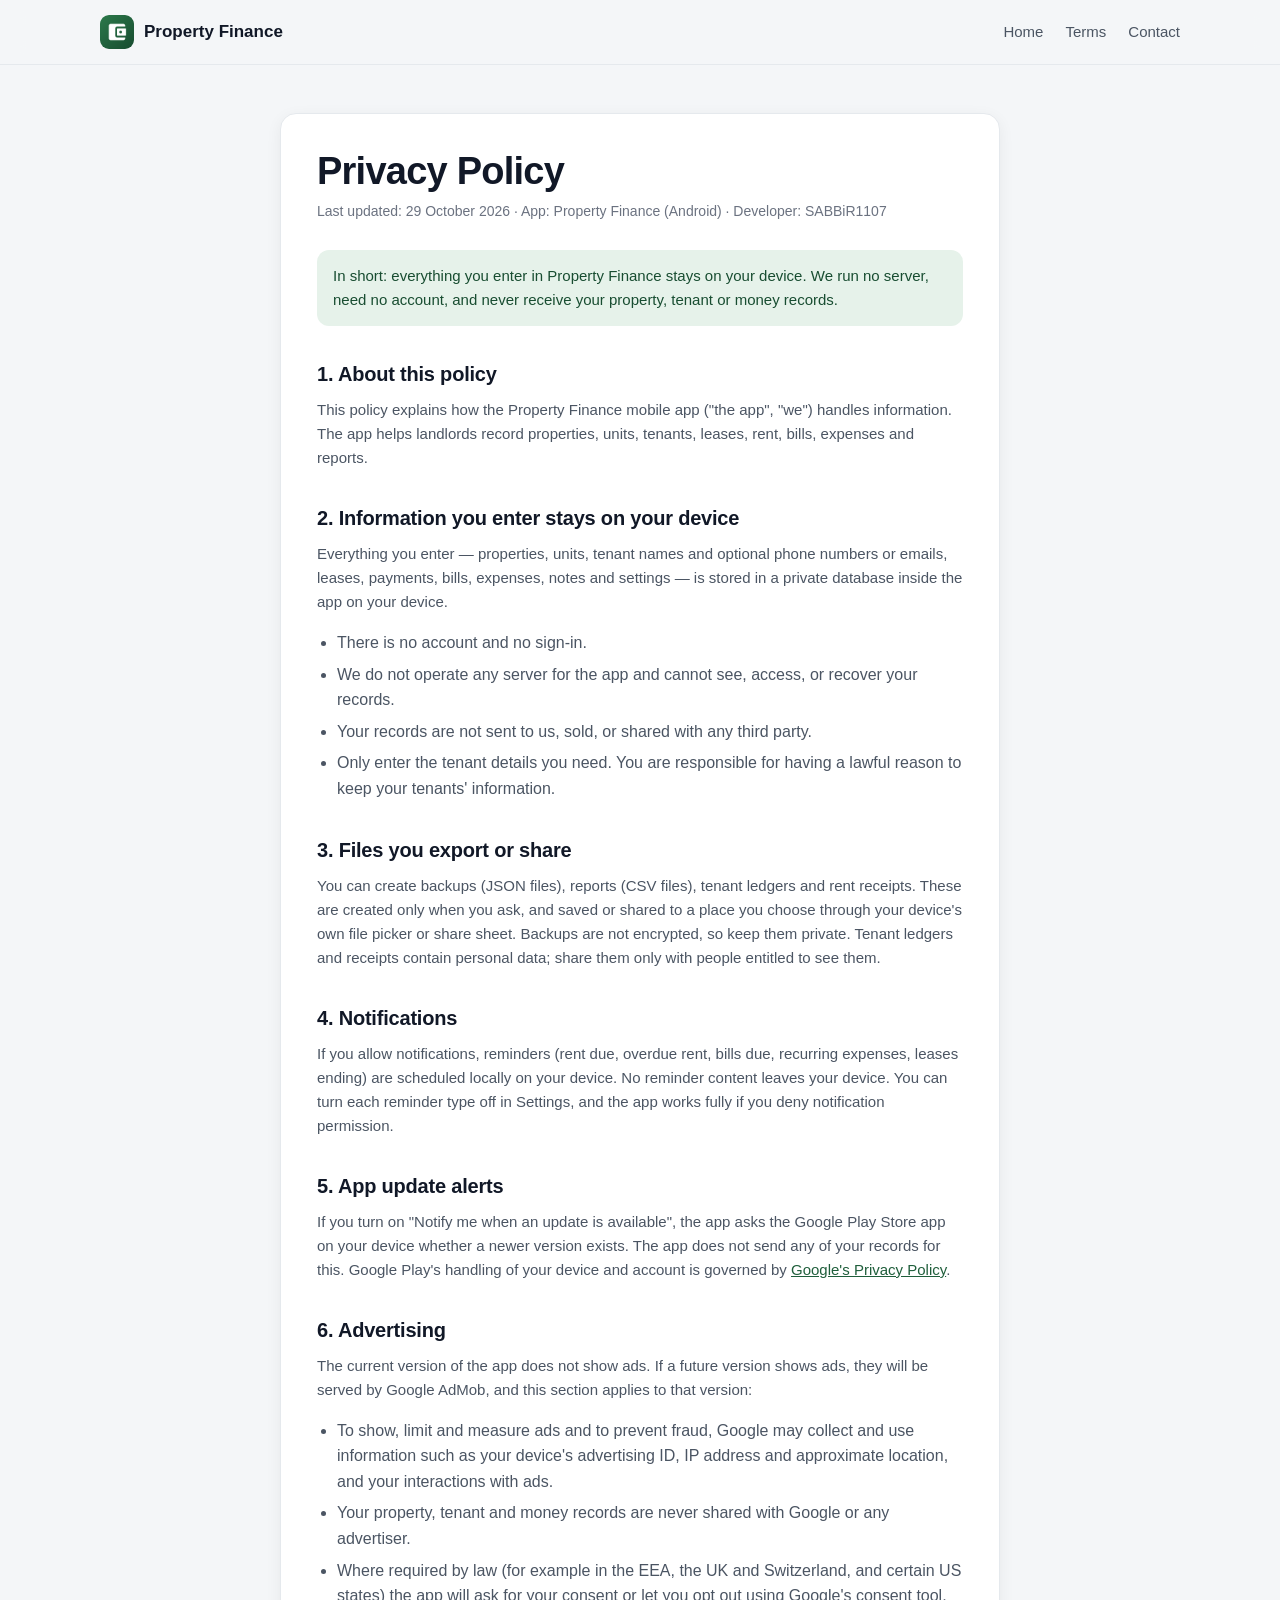
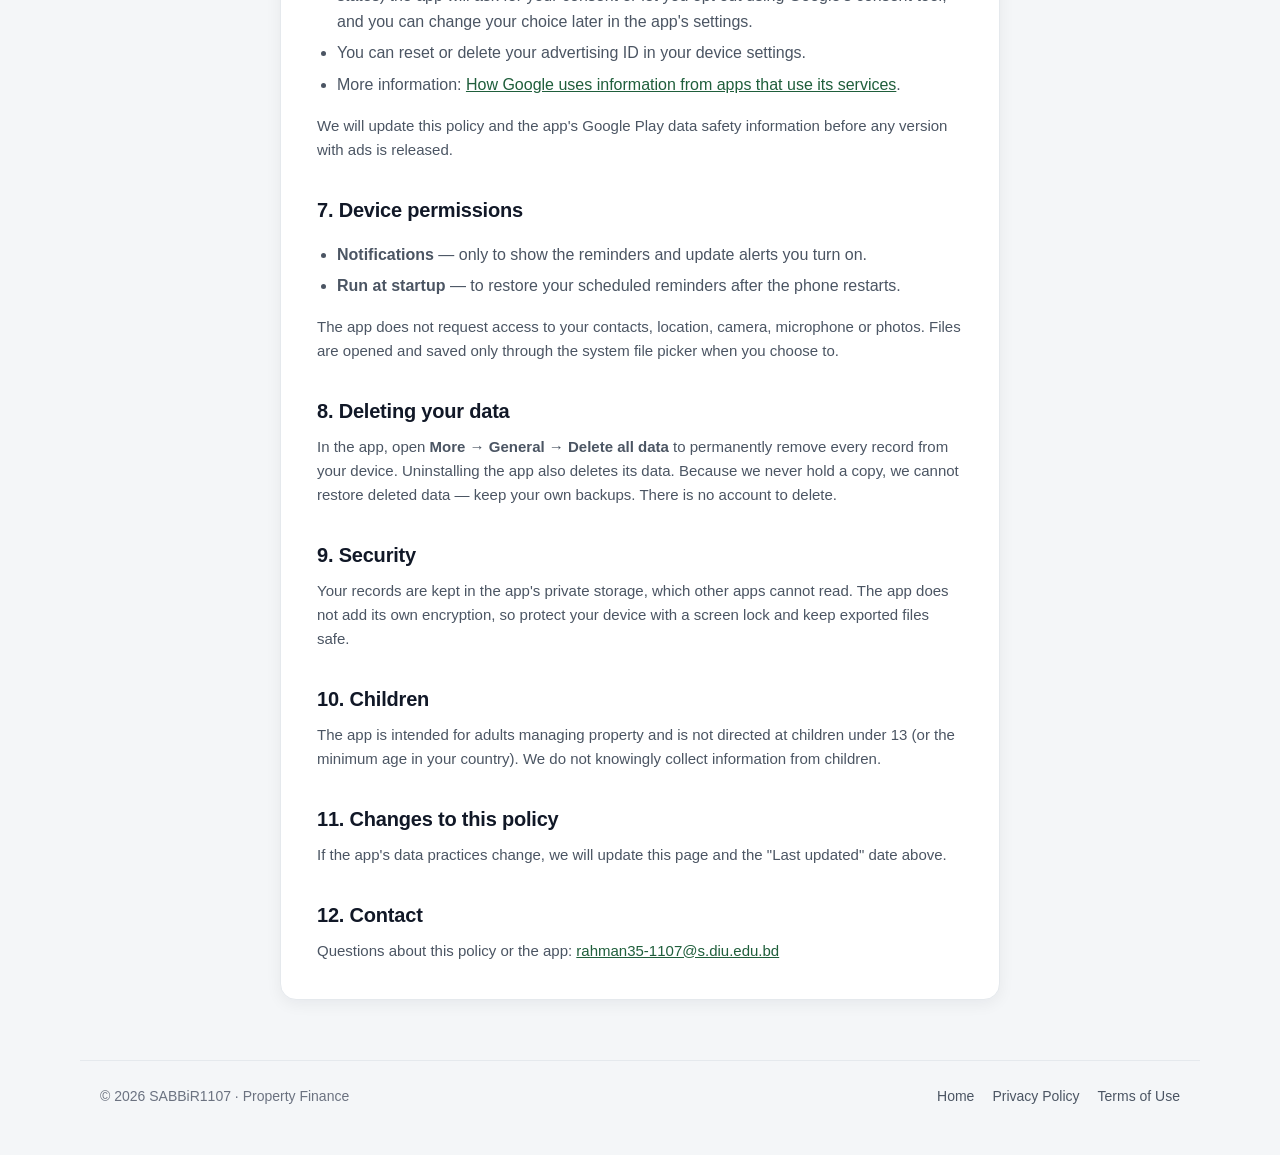
==== privacy-policy.html @ b8f7e19e "Add Property Finance website: home, privacy policy, terms Static site for GitHub Pages. The privacy " ====
<!doctype html>
<html lang="en">
<head>
  <meta charset="utf-8">
  <meta name="viewport" content="width=device-width, initial-scale=1">
  <title>Privacy Policy — Property Finance</title>
  <meta name="description" content="How the Property Finance app handles your information. Your property, tenant and money records stay on your device.">
  <meta name="theme-color" content="#1F5E3B">
  <link rel="icon" type="image/png" href="assets/favicon.png">
  <link rel="stylesheet" href="assets/styles.css">
</head>
<body>
  <header class="site-header">
    <div class="wrap nav">
      <a class="brand" href="./"><img src="assets/icon-192.png" alt="">Property Finance</a>
      <nav class="nav-links" aria-label="Main">
        <a href="./">Home</a>
        <a href="terms.html">Terms</a>
        <a href="mailto:rahman35-1107@s.diu.edu.bd">Contact</a>
      </nav>
    </div>
  </header>

  <main class="doc">
    <article class="card">
      <h1>Privacy Policy</h1>
      <div class="meta">Last updated: 29 October 2026 · App: Property Finance (Android) · Developer: SABBiR1107</div>

      <div class="note">In short: everything you enter in Property Finance stays on your device. We run no server, need no account, and never receive your property, tenant or money records.</div>

      <h2 id="scope">1. About this policy</h2>
      <p>This policy explains how the Property Finance mobile app ("the app", "we") handles information. The app helps landlords record properties, units, tenants, leases, rent, bills, expenses and reports.</p>

      <h2 id="on-device">2. Information you enter stays on your device</h2>
      <p>Everything you enter — properties, units, tenant names and optional phone numbers or emails, leases, payments, bills, expenses, notes and settings — is stored in a private database inside the app on your device.</p>
      <ul>
        <li>There is no account and no sign-in.</li>
        <li>We do not operate any server for the app and cannot see, access, or recover your records.</li>
        <li>Your records are not sent to us, sold, or shared with any third party.</li>
        <li>Only enter the tenant details you need. You are responsible for having a lawful reason to keep your tenants' information.</li>
      </ul>

      <h2 id="files">3. Files you export or share</h2>
      <p>You can create backups (JSON files), reports (CSV files), tenant ledgers and rent receipts. These are created only when you ask, and saved or shared to a place you choose through your device's own file picker or share sheet. Backups are not encrypted, so keep them private. Tenant ledgers and receipts contain personal data; share them only with people entitled to see them.</p>

      <h2 id="notifications">4. Notifications</h2>
      <p>If you allow notifications, reminders (rent due, overdue rent, bills due, recurring expenses, leases ending) are scheduled locally on your device. No reminder content leaves your device. You can turn each reminder type off in Settings, and the app works fully if you deny notification permission.</p>

      <h2 id="updates">5. App update alerts</h2>
      <p>If you turn on "Notify me when an update is available", the app asks the Google Play Store app on your device whether a newer version exists. The app does not send any of your records for this. Google Play's handling of your device and account is governed by <a href="https://policies.google.com/privacy" rel="noopener">Google's Privacy Policy</a>.</p>

      <h2 id="ads">6. Advertising</h2>
      <p>The current version of the app does not show ads. If a future version shows ads, they will be served by Google AdMob, and this section applies to that version:</p>
      <ul>
        <li>To show, limit and measure ads and to prevent fraud, Google may collect and use information such as your device's advertising ID, IP address and approximate location, and your interactions with ads.</li>
        <li>Your property, tenant and money records are never shared with Google or any advertiser.</li>
        <li>Where required by law (for example in the EEA, the UK and Switzerland, and certain US states) the app will ask for your consent or let you opt out using Google's consent tool, and you can change your choice later in the app's settings.</li>
        <li>You can reset or delete your advertising ID in your device settings.</li>
        <li>More information: <a href="https://policies.google.com/technologies/partner-sites" rel="noopener">How Google uses information from apps that use its services</a>.</li>
      </ul>
      <p>We will update this policy and the app's Google Play data safety information before any version with ads is released.</p>

      <h2 id="permissions">7. Device permissions</h2>
      <ul>
        <li><b>Notifications</b> — only to show the reminders and update alerts you turn on.</li>
        <li><b>Run at startup</b> — to restore your scheduled reminders after the phone restarts.</li>
      </ul>
      <p>The app does not request access to your contacts, location, camera, microphone or photos. Files are opened and saved only through the system file picker when you choose to.</p>

      <h2 id="deletion">8. Deleting your data</h2>
      <p>In the app, open <b>More → General → Delete all data</b> to permanently remove every record from your device. Uninstalling the app also deletes its data. Because we never hold a copy, we cannot restore deleted data — keep your own backups. There is no account to delete.</p>

      <h2 id="security">9. Security</h2>
      <p>Your records are kept in the app's private storage, which other apps cannot read. The app does not add its own encryption, so protect your device with a screen lock and keep exported files safe.</p>

      <h2 id="children">10. Children</h2>
      <p>The app is intended for adults managing property and is not directed at children under 13 (or the minimum age in your country). We do not knowingly collect information from children.</p>

      <h2 id="changes">11. Changes to this policy</h2>
      <p>If the app's data practices change, we will update this page and the "Last updated" date above.</p>

      <h2 id="contact">12. Contact</h2>
      <p>Questions about this policy or the app: <a href="mailto:rahman35-1107@s.diu.edu.bd">rahman35-1107@s.diu.edu.bd</a></p>
    </article>
  </main>

  <footer>
    <div class="wrap foot">
      <div>© 2026 SABBiR1107 · Property Finance</div>
      <nav aria-label="Legal">
        <a href="./">Home</a>
        <a href="privacy-policy.html">Privacy Policy</a>
        <a href="terms.html">Terms of Use</a>
      </nav>
    </div>
  </footer>
</body>
</html>
---- assets/styles.css ----
:root {
  --canvas: #f4f6f8;
  --surface: #ffffff;
  --muted: #eef1f4;
  --border: #e5e9ed;
  --primary: #1f5e3b;
  --primary-2: #2c7a4b;
  --primary-dark: #184d31;
  --primary-soft: #e6f2ea;
  --income: #2f6b47;
  --expense: #f08a3c;
  --negative: #e5533d;
  --text: #111827;
  --text-2: #4b5563;
  --text-3: #6b7280;
  --radius: 16px;
  --shadow: 0 4px 16px rgba(15, 23, 42, 0.06);
  --gradient: linear-gradient(135deg, #2c7a4b 0%, #184d31 100%);
  color-scheme: light;
}

* { box-sizing: border-box; }

html { scroll-behavior: smooth; }

body {
  margin: 0;
  background: var(--canvas);
  color: var(--text);
  font-family: Inter, -apple-system, BlinkMacSystemFont, "Segoe UI", Roboto, "Noto Sans", "Helvetica Neue", Arial, sans-serif;
  font-size: 16px;
  line-height: 1.6;
  -webkit-font-smoothing: antialiased;
}

a { color: var(--primary); }
a:hover { color: var(--primary-dark); }

.wrap { max-width: 1120px; margin: 0 auto; padding: 0 20px; }

/* Header */
.site-header {
  position: sticky; top: 0; z-index: 10;
  background: rgba(244, 246, 248, 0.88);
  backdrop-filter: saturate(180%) blur(12px);
  border-bottom: 1px solid var(--border);
}
.nav { display: flex; align-items: center; gap: 16px; height: 64px; }
.brand { display: flex; align-items: center; gap: 10px; text-decoration: none; color: var(--text); font-weight: 700; font-size: 17px; }
.brand img { width: 34px; height: 34px; border-radius: 9px; }
.nav-links { margin-left: auto; display: flex; gap: 22px; }
.nav-links a { text-decoration: none; color: var(--text-2); font-size: 15px; font-weight: 500; }
.nav-links a:hover { color: var(--primary); }

/* Buttons */
.btn {
  display: inline-flex; align-items: center; gap: 10px;
  padding: 13px 22px; border-radius: 14px;
  font-weight: 600; font-size: 15px; text-decoration: none;
  border: 1px solid transparent; cursor: pointer;
}
.btn-primary { background: var(--gradient); color: #fff; box-shadow: 0 6px 18px rgba(31, 94, 59, 0.28); }
.btn-primary:hover { color: #fff; filter: brightness(1.06); }
.btn-ghost { background: var(--surface); color: var(--primary); border-color: var(--border); }
.btn small { display: block; font-size: 11px; font-weight: 500; opacity: 0.85; line-height: 1.1; }
.btn .stack { display: flex; flex-direction: column; align-items: flex-start; line-height: 1.15; }

/* Hero */
.hero { padding: 64px 0 56px; }
.hero-grid { display: grid; grid-template-columns: 1.1fr 0.9fr; gap: 48px; align-items: center; }
.eyebrow {
  display: inline-flex; align-items: center; gap: 8px;
  padding: 6px 12px; border-radius: 999px;
  background: var(--primary-soft); color: var(--primary);
  font-size: 13px; font-weight: 600;
}
.hero h1 { font-size: clamp(34px, 5vw, 52px); line-height: 1.08; letter-spacing: -0.03em; margin: 18px 0 16px; }
.hero h1 span { color: var(--primary); }
.hero p.lead { font-size: 18px; color: var(--text-2); margin: 0 0 28px; max-width: 34em; }
.cta-row { display: flex; flex-wrap: wrap; gap: 12px; }
.trust { display: flex; flex-wrap: wrap; gap: 18px; margin-top: 26px; color: var(--text-3); font-size: 14px; }
.trust span::before { content: "✓"; color: var(--primary); font-weight: 700; margin-right: 6px; }

/* Phone mockup (built in HTML/CSS, mirrors the app dashboard) */
.phone {
  width: 300px; margin: 0 auto;
  background: #0b0f0d; border-radius: 42px; padding: 10px;
  box-shadow: 0 30px 60px rgba(17, 24, 39, 0.22);
}
.screen { background: var(--canvas); border-radius: 33px; overflow: hidden; padding: 18px 14px 0; }
.scr-title { font-weight: 800; font-size: 17px; letter-spacing: -0.02em; }
.scr-sub { color: var(--text-3); font-size: 11px; margin-bottom: 10px; }
.pills { display: flex; gap: 6px; margin-bottom: 10px; }
.pill { flex: 1; text-align: center; font-size: 10px; font-weight: 600; padding: 7px 0; border-radius: 999px; background: var(--muted); }
.pill.on { background: var(--gradient); color: #fff; }
.kpis { display: grid; grid-template-columns: 1fr 1fr; gap: 8px; }
.kpi { background: var(--surface); border: 1px solid var(--border); border-radius: 12px; padding: 9px 10px; }
.kpi .l { font-size: 9.5px; color: var(--text-3); }
.kpi .v { font-size: 15px; font-weight: 800; letter-spacing: -0.02em; }
.kpi .c { font-size: 9.5px; font-weight: 700; color: #2e9e5b; }
.kpi .c.down { color: var(--negative); }
.chart { background: var(--surface); border: 1px solid var(--border); border-radius: 12px; padding: 10px; margin-top: 8px; }
.chart .h { display: flex; justify-content: space-between; font-size: 10.5px; font-weight: 700; }
.legend { display: flex; gap: 8px; font-weight: 500; color: var(--text-3); font-size: 9px; }
.legend i { display: inline-block; width: 7px; height: 7px; border-radius: 50%; margin-right: 3px; }
.bars { display: flex; align-items: flex-end; justify-content: space-between; height: 84px; margin-top: 8px; padding: 0 4px;
  background: linear-gradient(to top, rgba(221, 239, 227, 0.9), rgba(221, 239, 227, 0.1)); border-radius: 6px; }
.bar-pair { display: flex; align-items: flex-end; gap: 3px; }
.bar { width: 9px; border-radius: 3px 3px 0 0; }
.bar.i { background: var(--income); }
.bar.e { background: var(--expense); }
.months { display: flex; justify-content: space-between; font-size: 8.5px; color: var(--text-3); padding: 3px 6px 0; }
.navbar { display: flex; justify-content: space-around; background: var(--surface); border-top: 1px solid var(--border); margin: 10px -14px 0; padding: 8px 0 12px; font-size: 8.5px; color: var(--text-3); }
.navbar b { color: #2563eb; }

/* Sections */
section { padding: 64px 0; }
.section-head { text-align: center; max-width: 680px; margin: 0 auto 40px; }
.section-head h2 { font-size: clamp(26px, 3.4vw, 36px); letter-spacing: -0.02em; line-height: 1.15; margin: 0 0 12px; }
.section-head p { color: var(--text-2); margin: 0; font-size: 17px; }

.grid-3 { display: grid; grid-template-columns: repeat(3, 1fr); gap: 18px; }
.card {
  background: var(--surface); border: 1px solid var(--border); border-radius: var(--radius);
  padding: 24px; box-shadow: var(--shadow);
}
.card .ico {
  width: 44px; height: 44px; border-radius: 13px; display: grid; place-items: center;
  background: var(--primary-soft); color: var(--primary); margin-bottom: 14px;
}
.card .ico svg { width: 22px; height: 22px; }
.card h3 { margin: 0 0 6px; font-size: 18px; letter-spacing: -0.01em; }
.card p { margin: 0; color: var(--text-2); font-size: 15px; }

.band { background: var(--surface); border-top: 1px solid var(--border); border-bottom: 1px solid var(--border); }
.split { display: grid; grid-template-columns: 1fr 1fr; gap: 48px; align-items: center; }
.checklist { list-style: none; padding: 0; margin: 0; display: grid; gap: 14px; }
.checklist li { display: flex; gap: 12px; }
.checklist li::before {
  content: ""; flex: 0 0 22px; height: 22px; border-radius: 50%; margin-top: 2px;
  background: var(--primary-soft) url("data:image/svg+xml,%3Csvg xmlns='http://www.w3.org/2000/svg' viewBox='0 0 24 24' fill='none' stroke='%231f5e3b' stroke-width='3'%3E%3Cpath d='M5 12l4 4 10-10'/%3E%3C/svg%3E") center/13px no-repeat;
}
.checklist b { display: block; }
.checklist span { color: var(--text-2); font-size: 15px; }

.langs { display: flex; flex-wrap: wrap; gap: 8px; justify-content: center; }
.langs span { background: var(--surface); border: 1px solid var(--border); border-radius: 999px; padding: 7px 14px; font-size: 14px; }

.privacy-card { background: var(--gradient); color: #fff; border-radius: 24px; padding: 40px; }
.privacy-card h2 { margin: 0 0 10px; font-size: clamp(24px, 3vw, 32px); letter-spacing: -0.02em; }
.privacy-card p { color: rgba(255, 255, 255, 0.88); margin: 0 0 22px; max-width: 46em; }
.privacy-card .btn-ghost { background: #fff; }

/* Footer */
footer { padding: 36px 0 48px; color: var(--text-3); font-size: 14px; }
.foot { display: flex; flex-wrap: wrap; gap: 16px 28px; align-items: center; justify-content: space-between; border-top: 1px solid var(--border); padding-top: 24px; }
.foot nav { display: flex; flex-wrap: wrap; gap: 18px; }
.foot a { color: var(--text-2); text-decoration: none; }
.foot a:hover { color: var(--primary); }

/* Legal pages */
.doc { max-width: 760px; margin: 0 auto; padding: 48px 20px 24px; }
.doc .card { padding: 36px; }
.doc h1 { font-size: clamp(28px, 4vw, 38px); letter-spacing: -0.02em; margin: 0 0 6px; line-height: 1.15; }
.doc .meta { color: var(--text-3); font-size: 14px; margin-bottom: 28px; }
.doc h2 { font-size: 20px; margin: 32px 0 8px; letter-spacing: -0.01em; }
.doc p, .doc li { color: var(--text-2); }
.doc ul { padding-left: 20px; }
.doc li { margin: 6px 0; }
.note { background: var(--primary-soft); border-radius: 12px; padding: 14px 16px; color: var(--primary-dark); font-size: 15px; }
.toc { display: flex; flex-wrap: wrap; gap: 8px; margin: 0 0 8px; }
.toc a { background: var(--muted); border-radius: 999px; padding: 5px 12px; font-size: 13px; text-decoration: none; color: var(--text-2); }

@media (max-width: 900px) {
  .hero-grid, .split { grid-template-columns: 1fr; }
  .hero { padding-top: 40px; }
  .grid-3 { grid-template-columns: 1fr 1fr; }
}
@media (max-width: 620px) {
  .grid-3 { grid-template-columns: 1fr; }
  .nav-links { display: none; }
  section { padding: 48px 0; }
  .privacy-card { padding: 28px 22px; }
  .doc .card { padding: 22px 18px; }
  .phone { width: 270px; }
}
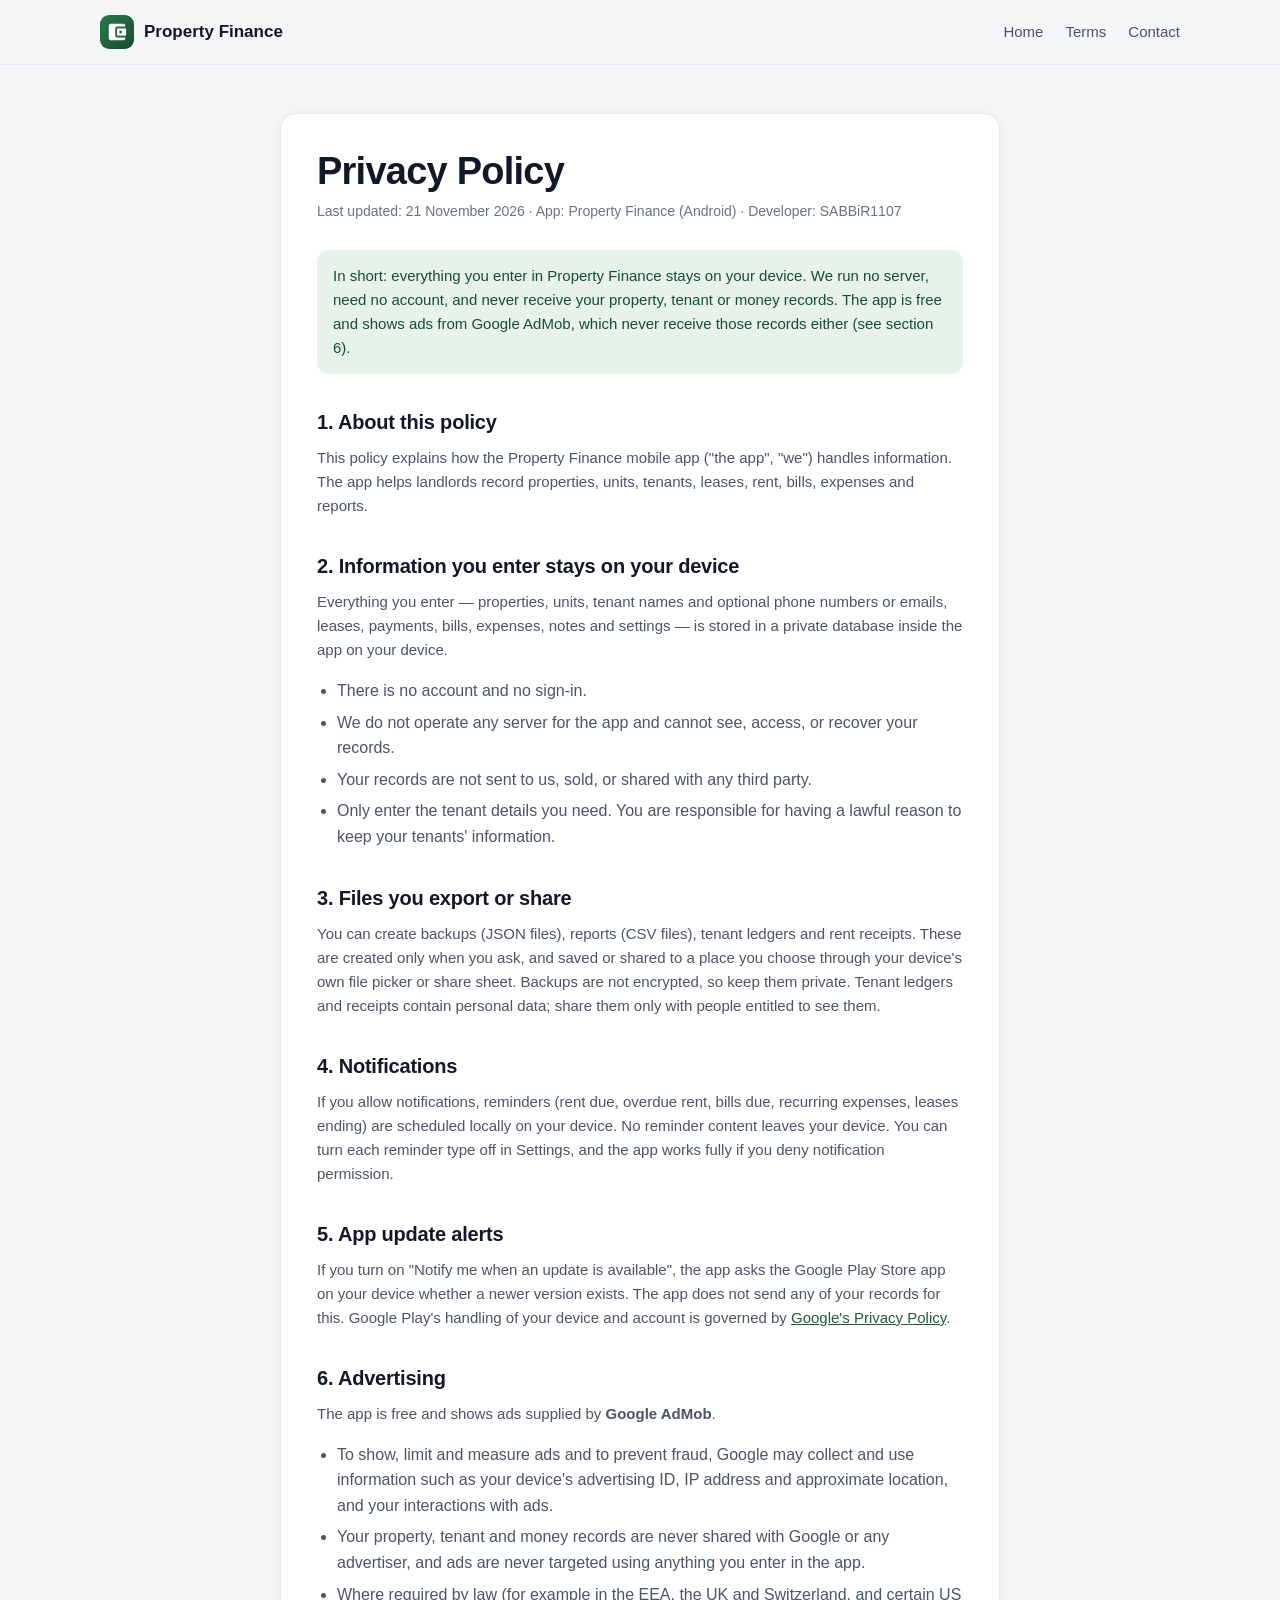
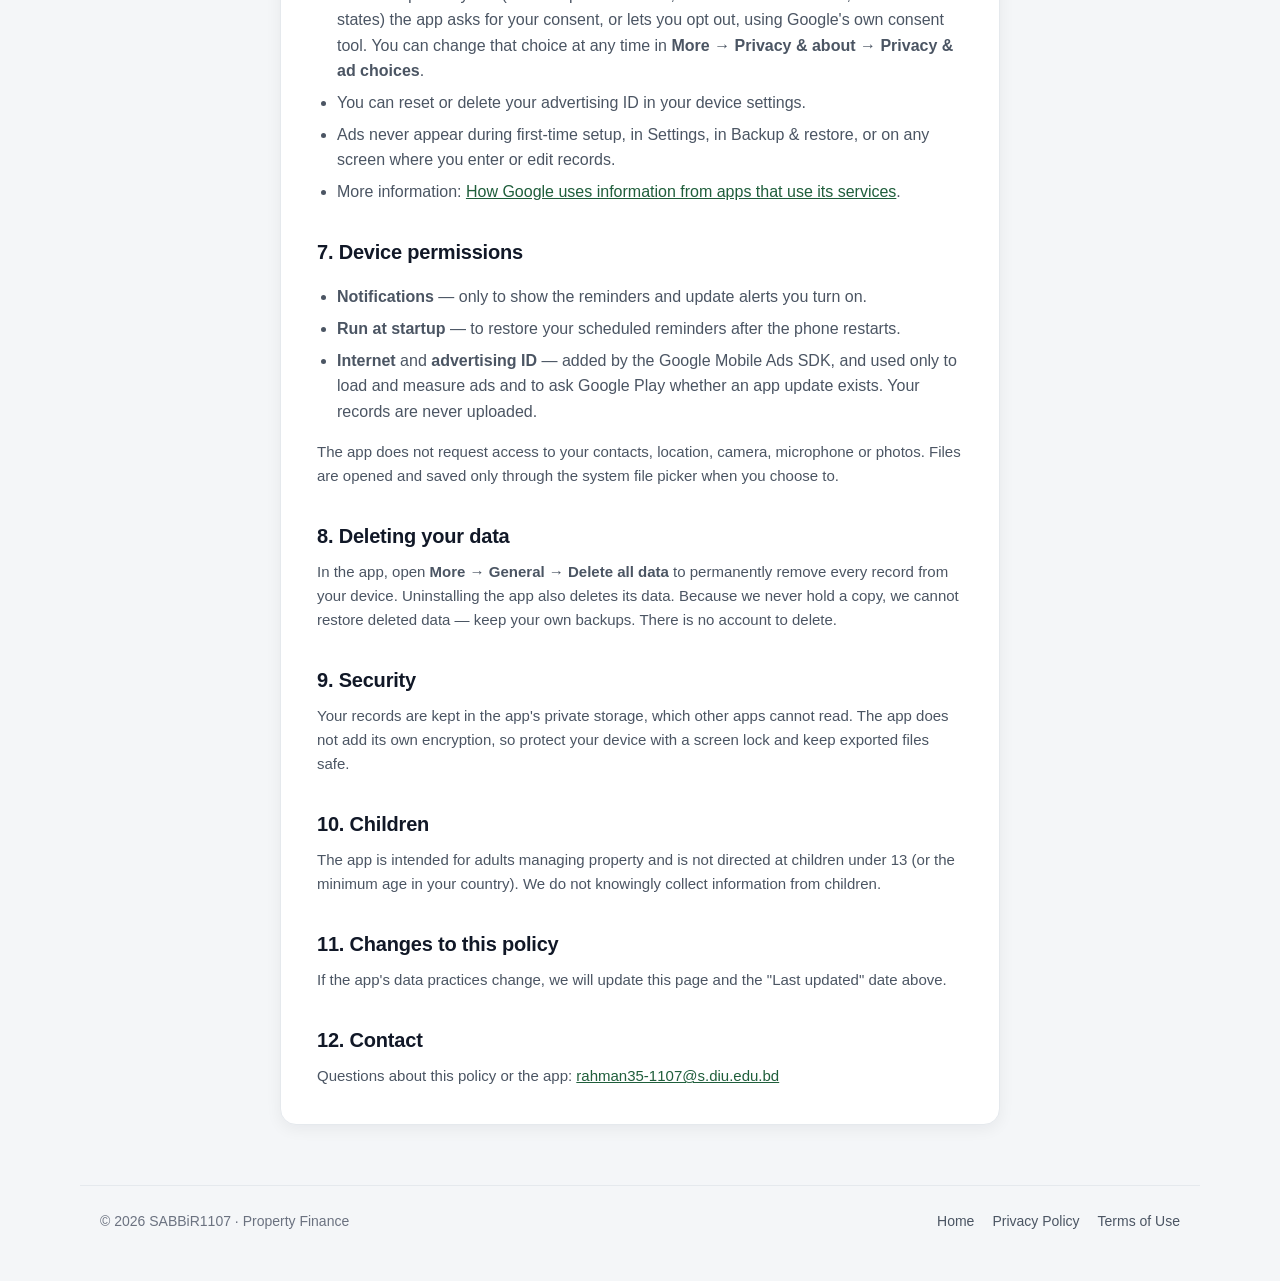
==== commit c0b72332: "Add app-ads.txt and switch the site to the live-ads wording AdMob is now wired into the Android app," ====
--- a/privacy-policy.html
+++ b/privacy-policy.html
@@ -24,9 +24,9 @@
   <main class="doc">
     <article class="card">
       <h1>Privacy Policy</h1>
-      <div class="meta">Last updated: 29 October 2026 · App: Property Finance (Android) · Developer: SABBiR1107</div>
+      <div class="meta">Last updated: 21 November 2026 · App: Property Finance (Android) · Developer: SABBiR1107</div>
 
-      <div class="note">In short: everything you enter in Property Finance stays on your device. We run no server, need no account, and never receive your property, tenant or money records.</div>
+      <div class="note">In short: everything you enter in Property Finance stays on your device. We run no server, need no account, and never receive your property, tenant or money records. The app is free and shows ads from Google AdMob, which never receive those records either (see section 6).</div>
 
       <h2 id="scope">1. About this policy</h2>
       <p>This policy explains how the Property Finance mobile app ("the app", "we") handles information. The app helps landlords record properties, units, tenants, leases, rent, bills, expenses and reports.</p>
@@ -50,20 +50,21 @@
       <p>If you turn on "Notify me when an update is available", the app asks the Google Play Store app on your device whether a newer version exists. The app does not send any of your records for this. Google Play's handling of your device and account is governed by <a href="https://policies.google.com/privacy" rel="noopener">Google's Privacy Policy</a>.</p>
 
       <h2 id="ads">6. Advertising</h2>
-      <p>The current version of the app does not show ads. If a future version shows ads, they will be served by Google AdMob, and this section applies to that version:</p>
+      <p>The app is free and shows ads supplied by <b>Google AdMob</b>.</p>
       <ul>
         <li>To show, limit and measure ads and to prevent fraud, Google may collect and use information such as your device's advertising ID, IP address and approximate location, and your interactions with ads.</li>
-        <li>Your property, tenant and money records are never shared with Google or any advertiser.</li>
-        <li>Where required by law (for example in the EEA, the UK and Switzerland, and certain US states) the app will ask for your consent or let you opt out using Google's consent tool, and you can change your choice later in the app's settings.</li>
+        <li>Your property, tenant and money records are never shared with Google or any advertiser, and ads are never targeted using anything you enter in the app.</li>
+        <li>Where required by law (for example in the EEA, the UK and Switzerland, and certain US states) the app asks for your consent, or lets you opt out, using Google's own consent tool. You can change that choice at any time in <b>More → Privacy &amp; about → Privacy &amp; ad choices</b>.</li>
         <li>You can reset or delete your advertising ID in your device settings.</li>
+        <li>Ads never appear during first-time setup, in Settings, in Backup &amp; restore, or on any screen where you enter or edit records.</li>
         <li>More information: <a href="https://policies.google.com/technologies/partner-sites" rel="noopener">How Google uses information from apps that use its services</a>.</li>
       </ul>
-      <p>We will update this policy and the app's Google Play data safety information before any version with ads is released.</p>
 
       <h2 id="permissions">7. Device permissions</h2>
       <ul>
         <li><b>Notifications</b> — only to show the reminders and update alerts you turn on.</li>
         <li><b>Run at startup</b> — to restore your scheduled reminders after the phone restarts.</li>
+        <li><b>Internet</b> and <b>advertising ID</b> — added by the Google Mobile Ads SDK, and used only to load and measure ads and to ask Google Play whether an app update exists. Your records are never uploaded.</li>
       </ul>
       <p>The app does not request access to your contacts, location, camera, microphone or photos. Files are opened and saved only through the system file picker when you choose to.</p>
 
